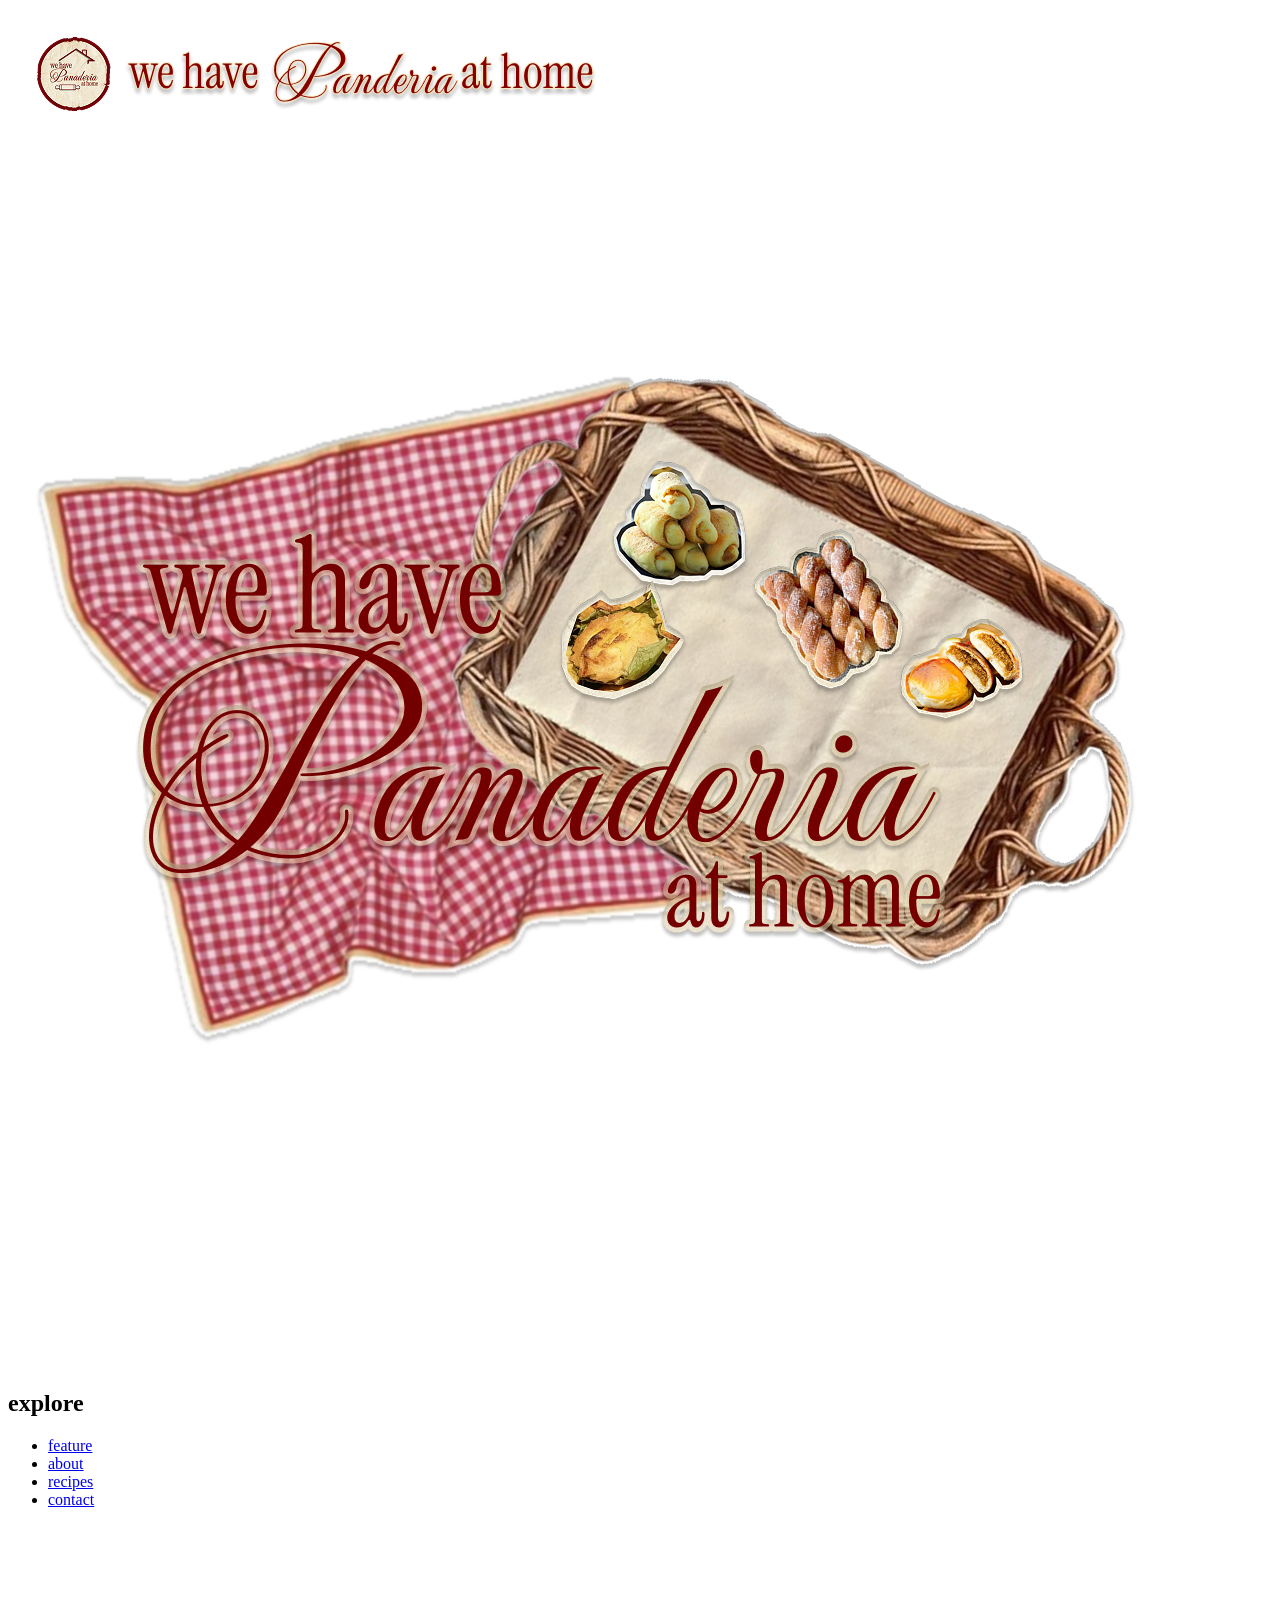
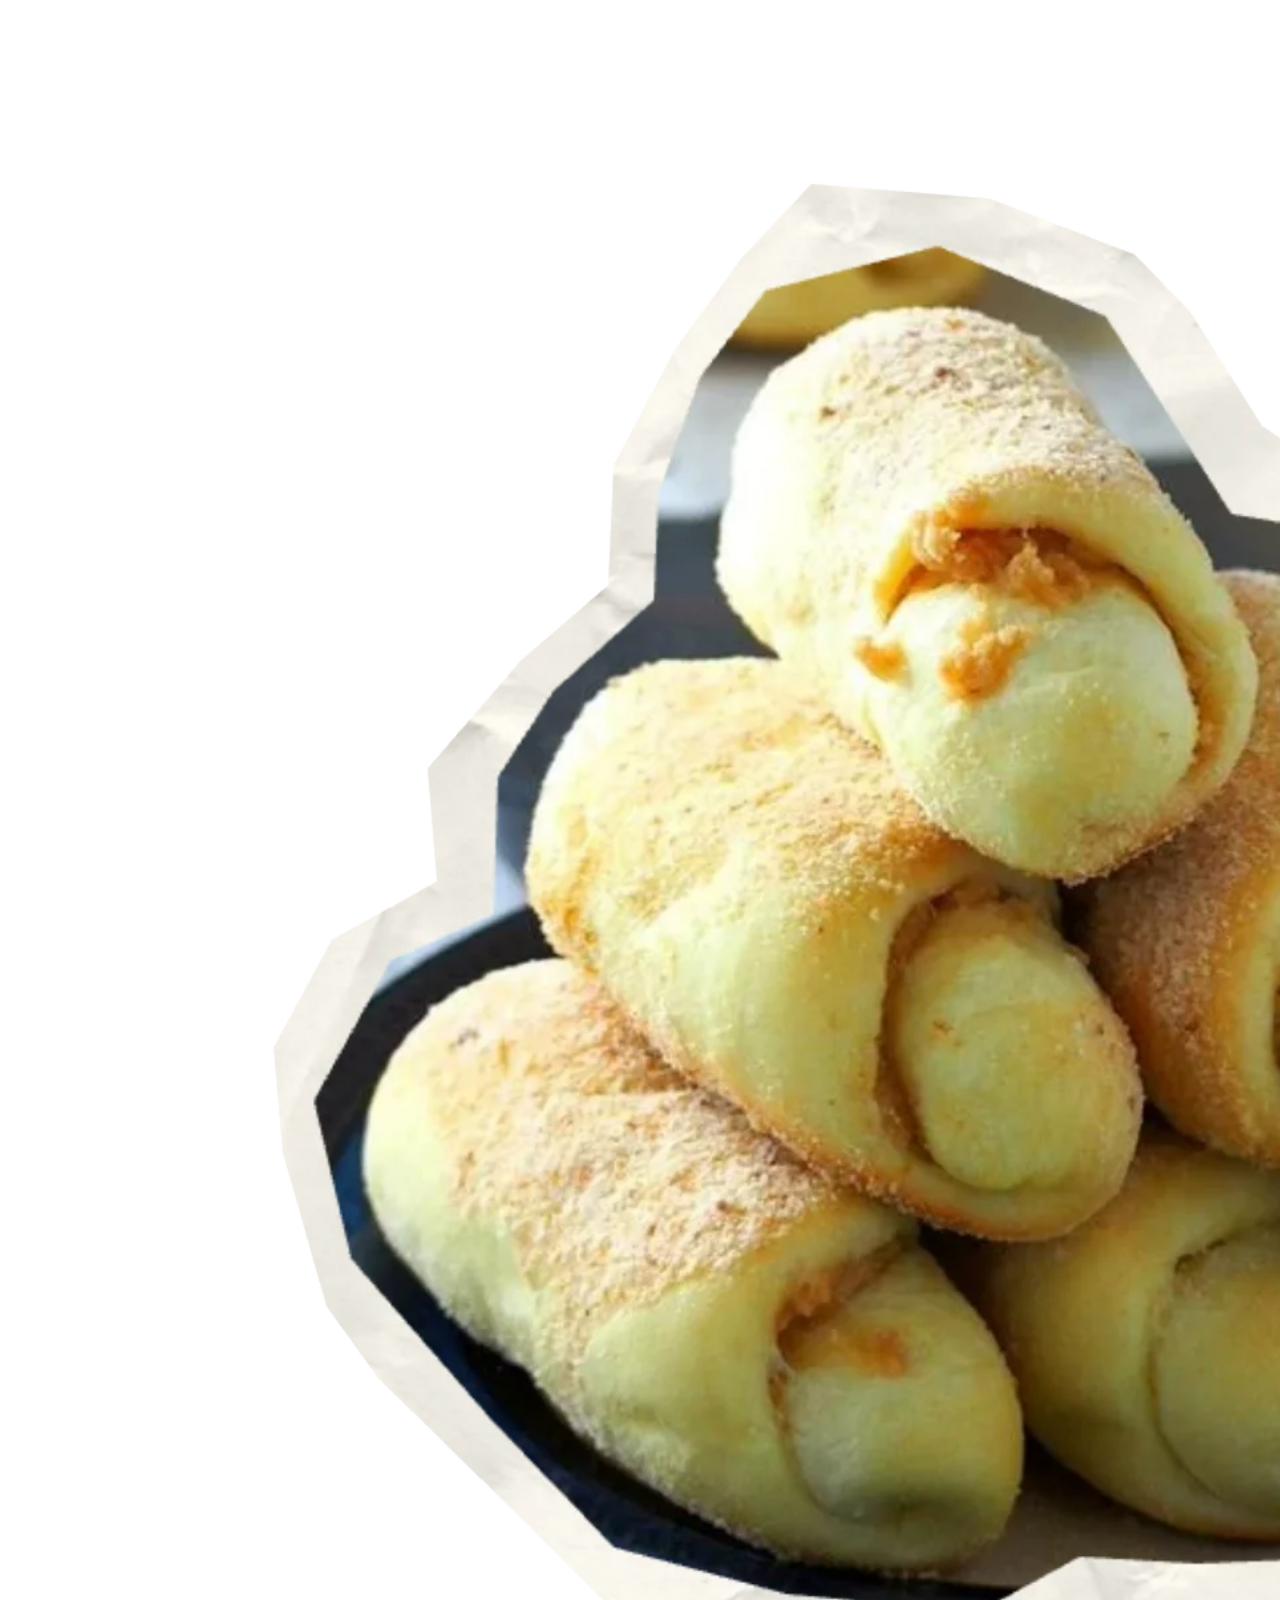
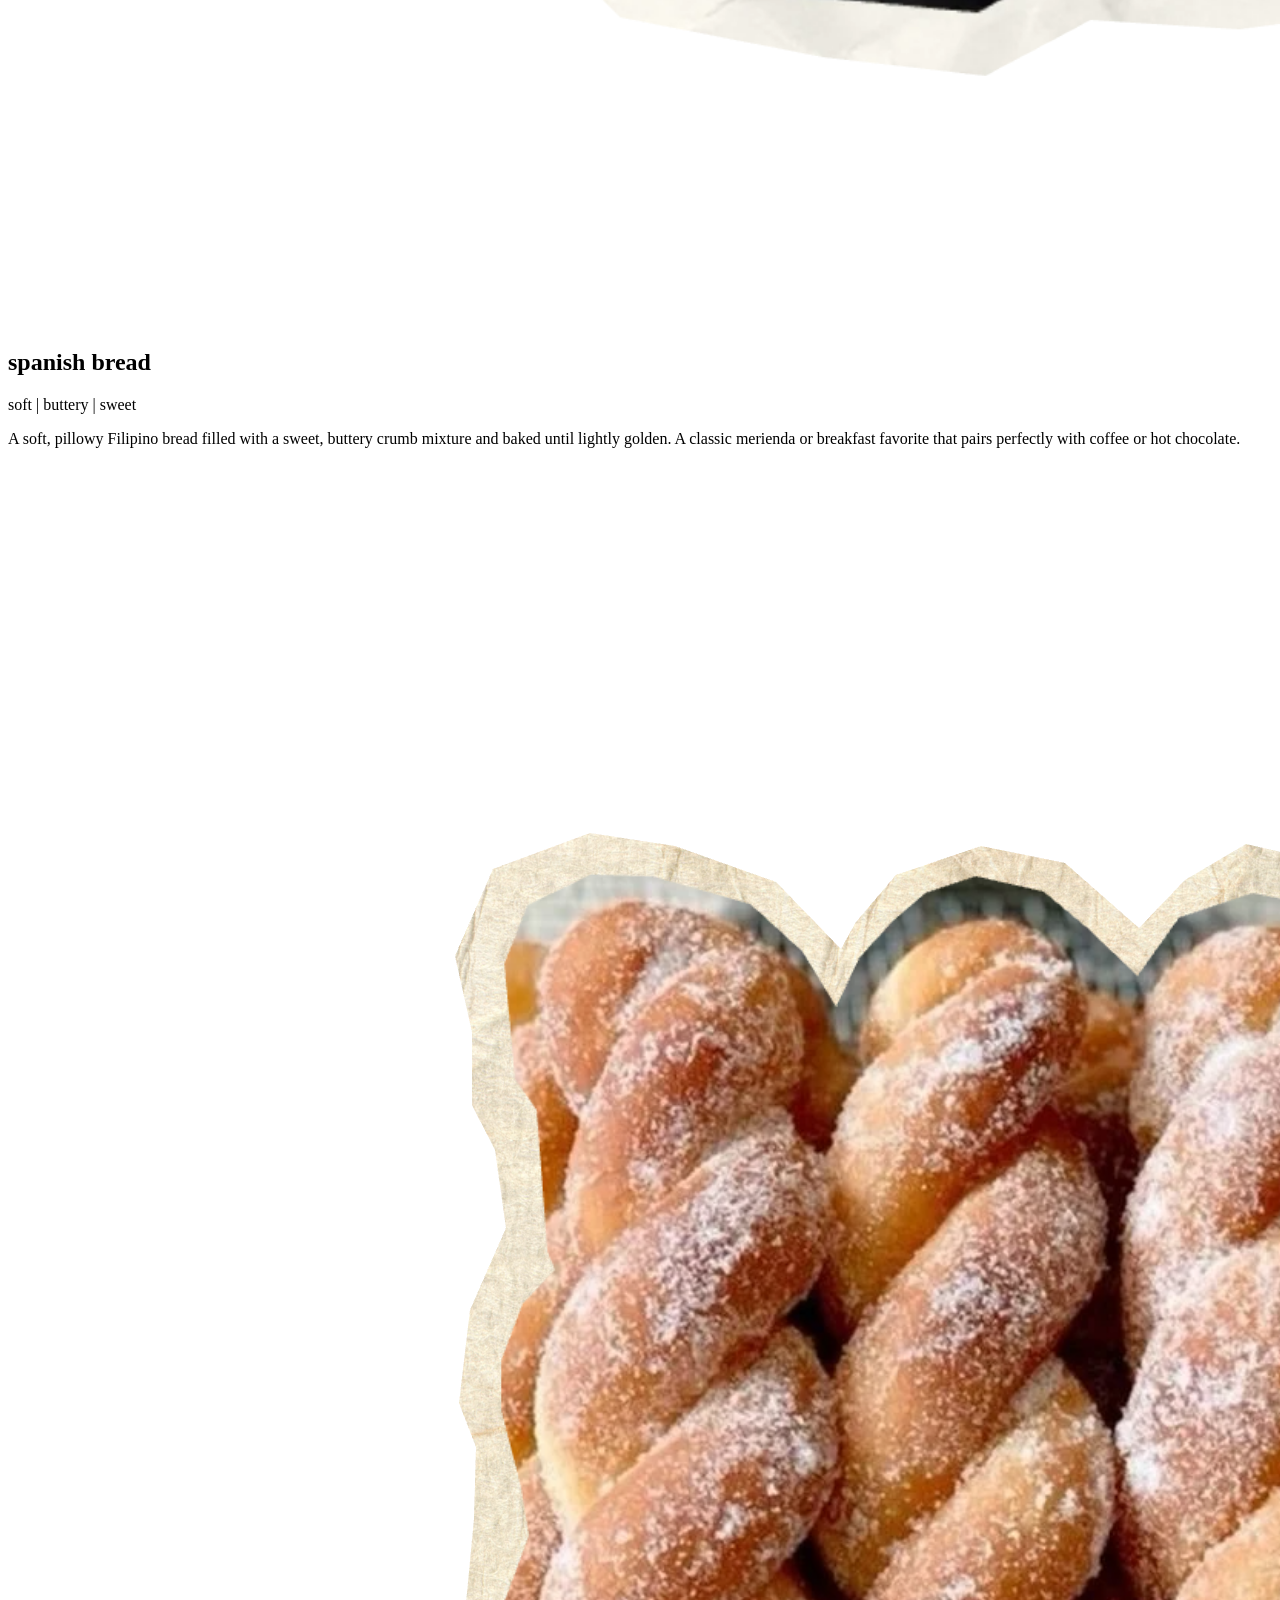
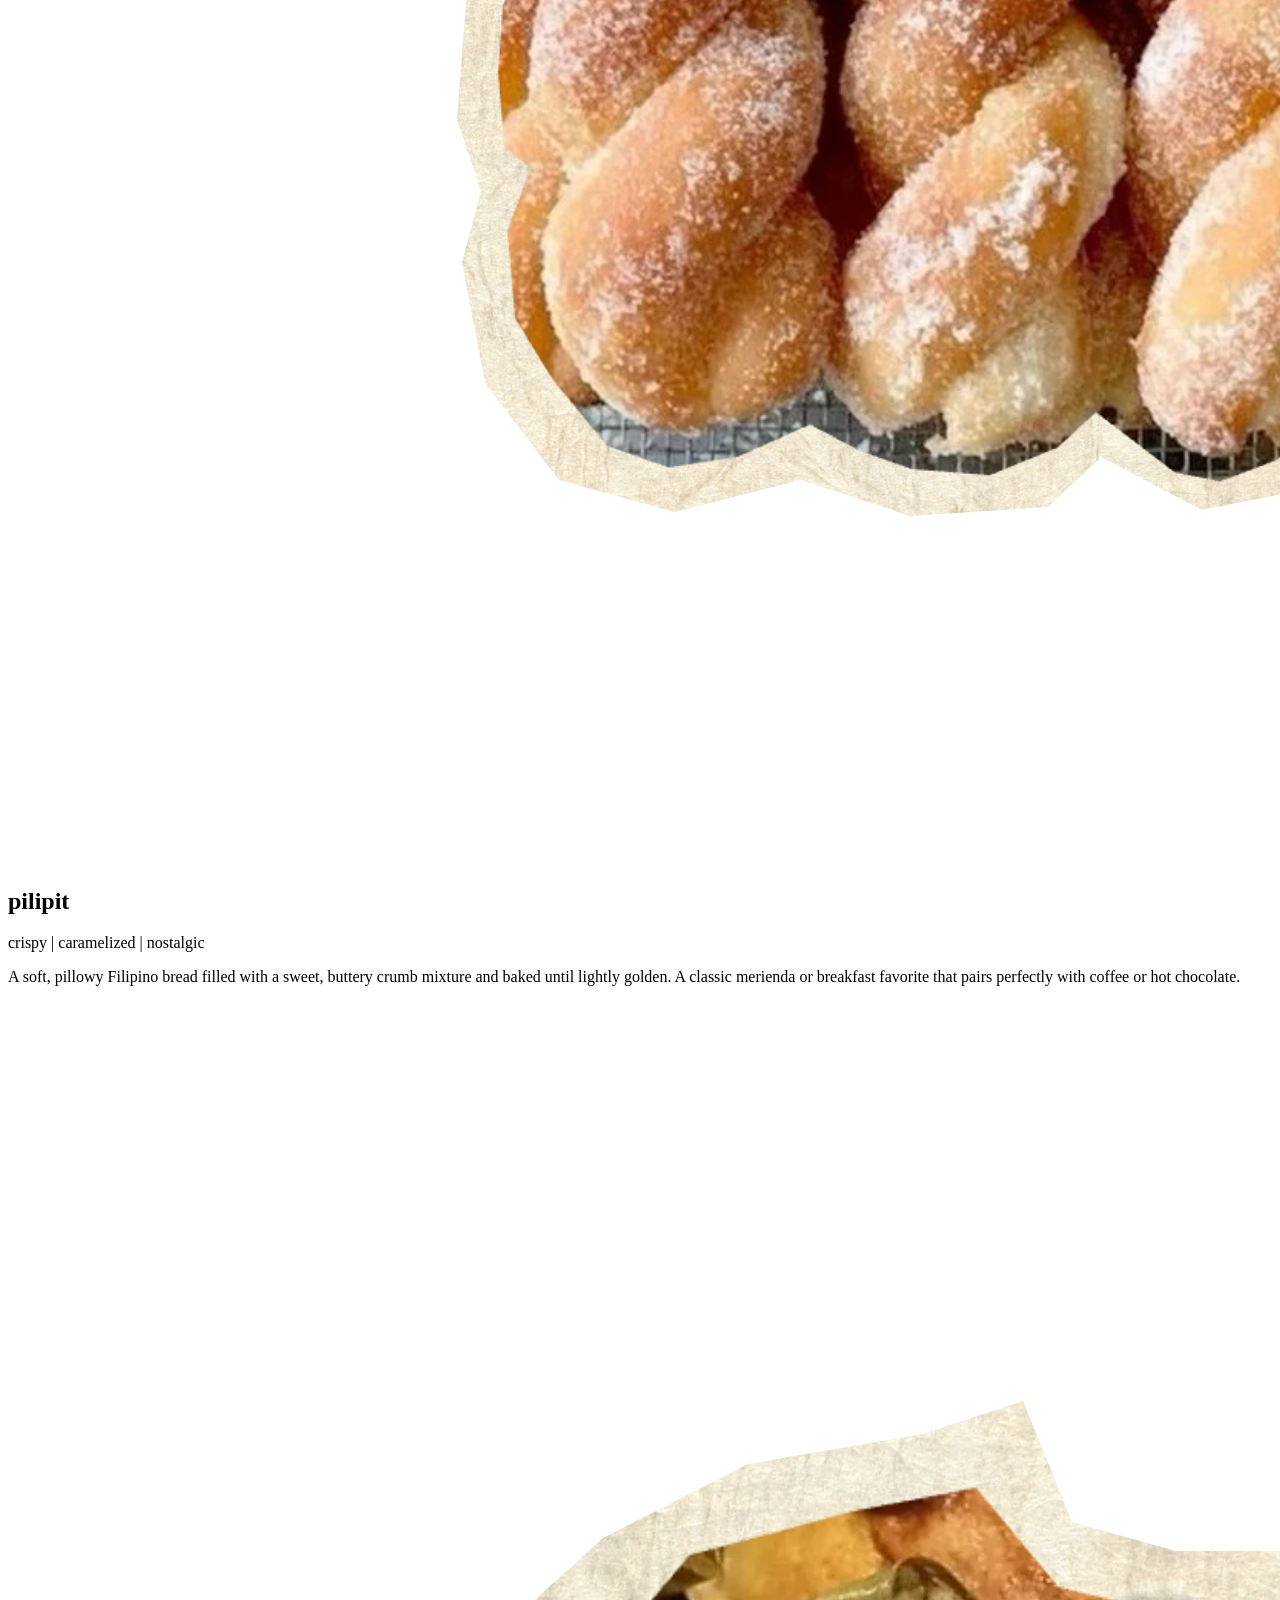
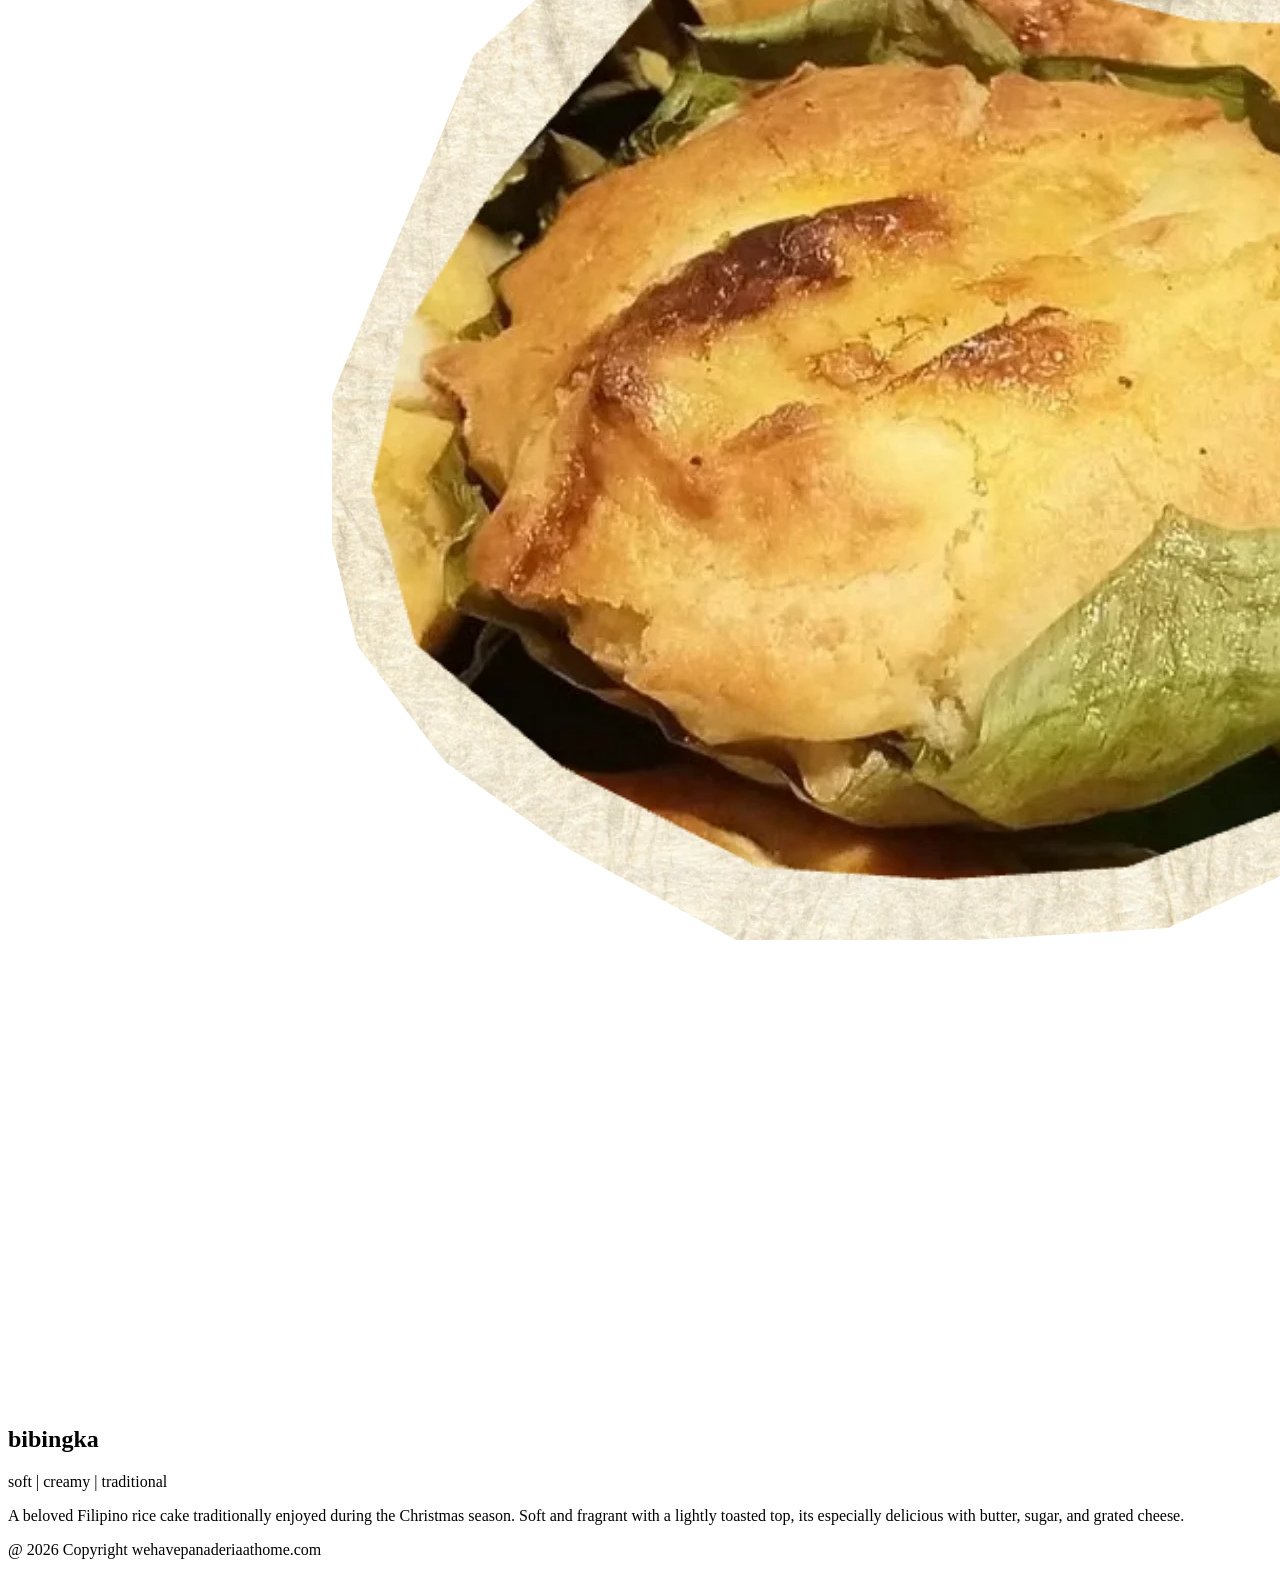
==== index.html @ a06a66e6 "Added recipes and contact" ====
<!DOCTYPE html>
<html lang="en">
<head>
    <meta charset="UTF-8">
    <meta name="viewport" content="width=device-width, initial-scale=1.0">
    <title>We have Panaderia at home</title>
    <link href="styles.css" rel="stylesheet" />
</head>
<body>
    <header>
        <a href="index.html"><img src="img/header.png" alt="Logo"></a>
    </header>

    <section>
        <a href="index.html"><img src="img/frontcover.png" alt="Logo"></a>
        <div class="button">
            <h2>explore</h2>
        </div>
    </section>

    <section id="feature">
        <nav>
            <ul>
                <li><a href="index.html">feature</a></li>
                <li><a href="about.html">about</a></li>
                <li><a href="recipes.html">recipes</a></li>
                <li><a href="contact.html">contact</a></li>
            </ul>
        </nav>

        <div class="feature spanish">
            <img src="img/spanish.png" alt="Spanish Bread">
            <h2>spanish bread</h2>
            <p>soft | buttery | sweet</p>
            <p>A soft, pillowy Filipino bread filled with a sweet, buttery crumb mixture and baked until lightly golden. A classic merienda or breakfast favorite that pairs perfectly with coffee or hot chocolate.</p>
        </div>

        <div class="feature pilipit">
            <img src="img/pilipit.png" alt="Pilipit">
            <h2>pilipit</h2>
            <p>crispy | caramelized | nostalgic</p>
            <p>A soft, pillowy Filipino bread filled with a sweet, buttery crumb mixture and baked until lightly golden. A classic merienda or breakfast favorite that pairs perfectly with coffee or hot chocolate.</p>
        </div>

        <div class="feature bibingka">
            <img src="img/bibingka.png" alt="Bibingka">
            <h2>bibingka</h2>
            <p>soft | creamy | traditional</p>
            <p>A beloved Filipino rice cake traditionally enjoyed during the Christmas season. Soft and fragrant with a lightly toasted top, its especially delicious with butter, sugar, and grated cheese.</p>
        </div>
    </section>

    <footer>
        <p>@ 2026 Copyright wehavepanaderiaathome.com</p>
    </footer>
</body>
</html>
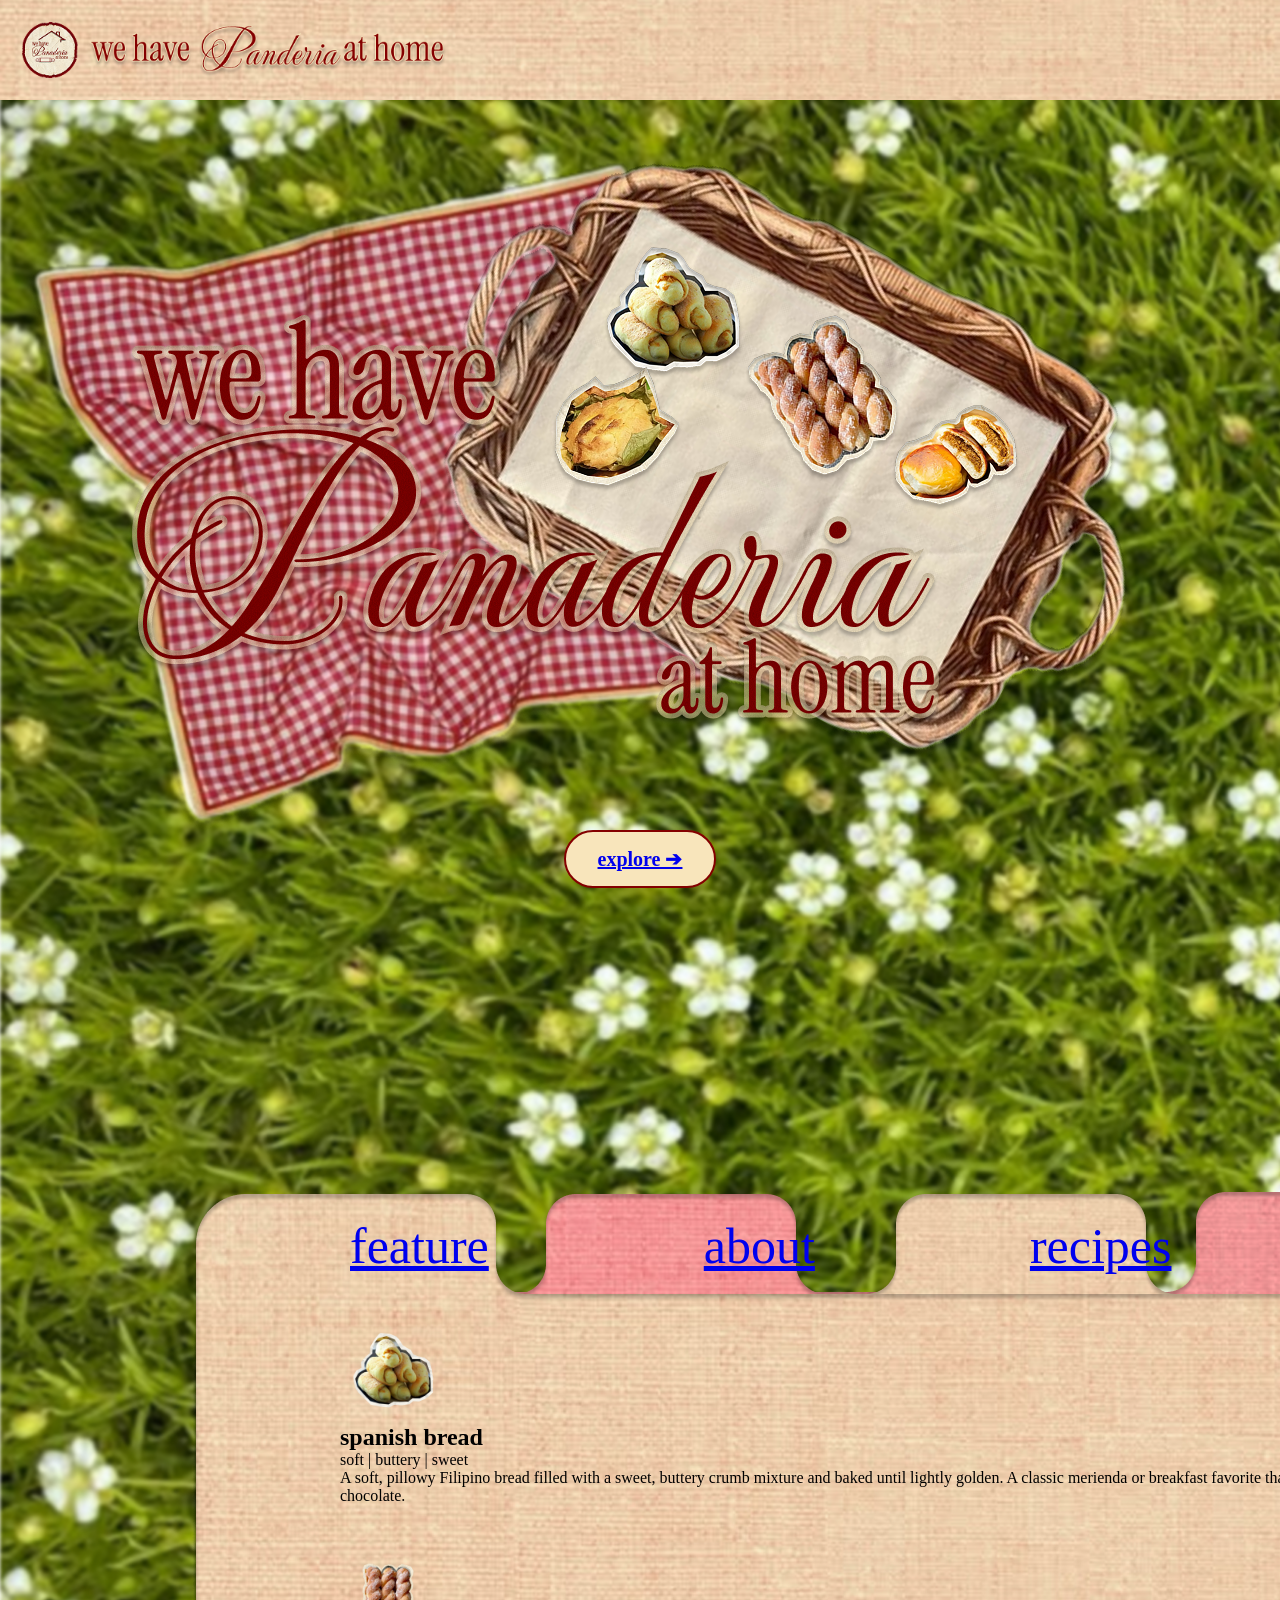
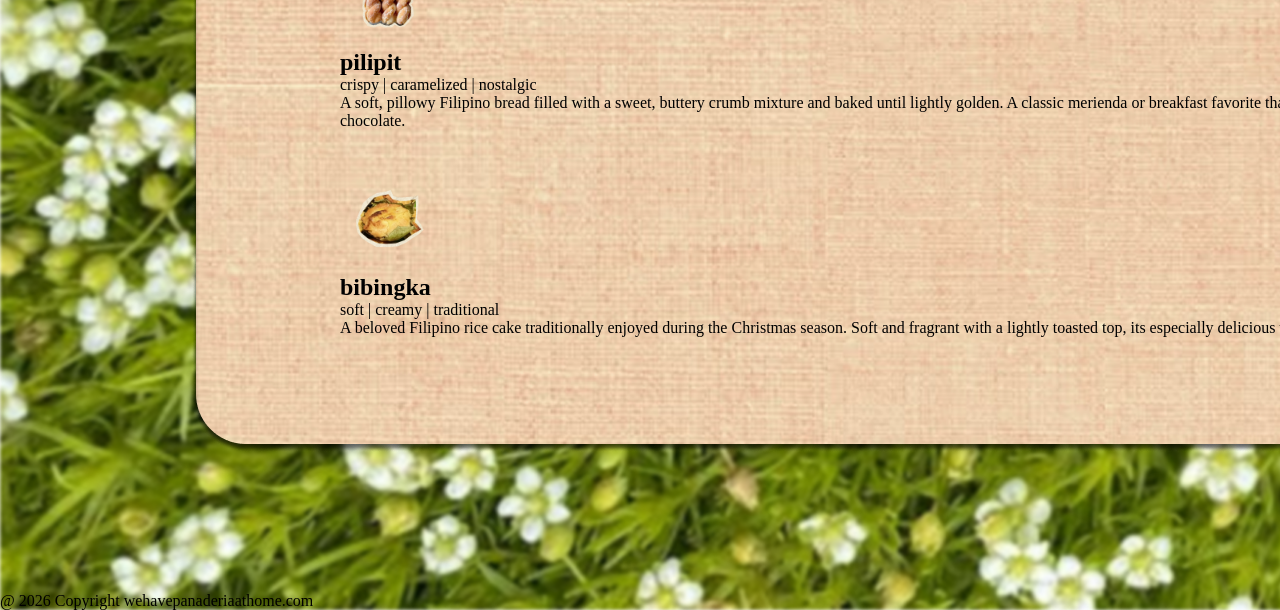
==== commit 18943b2e: "Started CSS" ====
--- a/index.html
+++ b/index.html
@@ -5,48 +5,53 @@
     <meta name="viewport" content="width=device-width, initial-scale=1.0">
     <title>We have Panaderia at home</title>
     <link href="styles.css" rel="stylesheet" />
+    <link href="forindex.css" rel="stylesheet" />
 </head>
 <body>
     <header>
         <a href="index.html"><img src="img/header.png" alt="Logo"></a>
     </header>
 
-    <section>
+    <section class="frontcover">
         <a href="index.html"><img src="img/frontcover.png" alt="Logo"></a>
-        <div class="button">
-            <h2>explore</h2>
-        </div>
+        <h2 class="button"><a href="#feature">explore ➔</a></h2>
     </section>
 
     <section id="feature">
-        <nav>
-            <ul>
-                <li><a href="index.html">feature</a></li>
-                <li><a href="about.html">about</a></li>
-                <li><a href="recipes.html">recipes</a></li>
-                <li><a href="contact.html">contact</a></li>
-            </ul>
-        </nav>
+        <div class="bottom-div">
+            <img src="img/nav.png" alt="Navigation Image" class="navfile">
+        </div>
+            
+        <div class="top-div">
+            <nav>
+                <ul>
+                    <li><a href="index.html">feature</a></li>
+                    <li><a href="about.html">about</a></li>
+                    <li><a href="recipes.html">recipes</a></li>
+                    <li><a href="contact.html">contact</a></li>
+                </ul>
+            </nav>
 
-        <div class="feature spanish">
-            <img src="img/spanish.png" alt="Spanish Bread">
-            <h2>spanish bread</h2>
-            <p>soft | buttery | sweet</p>
-            <p>A soft, pillowy Filipino bread filled with a sweet, buttery crumb mixture and baked until lightly golden. A classic merienda or breakfast favorite that pairs perfectly with coffee or hot chocolate.</p>
-        </div>
+            <div class="feature spanish">
+                <img src="img/spanish.png" alt="Spanish Bread">
+                <h2>spanish bread</h2>
+                <p>soft | buttery | sweet</p>
+                <p>A soft, pillowy Filipino bread filled with a sweet, buttery crumb mixture and baked until lightly golden. A classic merienda or breakfast favorite that pairs perfectly with coffee or hot chocolate.</p>
+            </div>
+    
+            <div class="feature pilipit">
+                <img src="img/pilipit.png" alt="Pilipit">
+                <h2>pilipit</h2>
+                <p>crispy | caramelized | nostalgic</p>
+                <p>A soft, pillowy Filipino bread filled with a sweet, buttery crumb mixture and baked until lightly golden. A classic merienda or breakfast favorite that pairs perfectly with coffee or hot chocolate.</p>
+            </div>
 
-        <div class="feature pilipit">
-            <img src="img/pilipit.png" alt="Pilipit">
-            <h2>pilipit</h2>
-            <p>crispy | caramelized | nostalgic</p>
-            <p>A soft, pillowy Filipino bread filled with a sweet, buttery crumb mixture and baked until lightly golden. A classic merienda or breakfast favorite that pairs perfectly with coffee or hot chocolate.</p>
-        </div>
-
-        <div class="feature bibingka">
-            <img src="img/bibingka.png" alt="Bibingka">
-            <h2>bibingka</h2>
-            <p>soft | creamy | traditional</p>
-            <p>A beloved Filipino rice cake traditionally enjoyed during the Christmas season. Soft and fragrant with a lightly toasted top, its especially delicious with butter, sugar, and grated cheese.</p>
+            <div class="feature bibingka">
+                <img src="img/bibingka.png" alt="Bibingka">
+                <h2>bibingka</h2>
+                <p>soft | creamy | traditional</p>
+                <p>A beloved Filipino rice cake traditionally enjoyed during the Christmas season. Soft and fragrant with a lightly toasted top, its especially delicious with butter, sugar, and grated cheese.</p>
+            </div>
         </div>
     </section>
 
--- a/styles.css
+++ b/styles.css
@@ -0,0 +1,57 @@
+* {
+    margin: 0;
+    padding: 0;
+    box-sizing: border-box;
+}
+
+html {
+    scroll-behavior: smooth;
+    background-image: url(img/background.png);
+    background-repeat: no-repeat;
+    background-size: cover;
+}
+
+html, body {
+    overflow-x: hidden;
+}
+
+header {
+    background-image: url(img/header-bg.png);
+    background-repeat: no-repeat;
+    background-size: cover;
+    height: 100px;
+    position: -webkit-sticky;
+    position: sticky;
+    top: 0;
+    z-index: 9999;
+}
+
+header img {
+    height: 100px;
+}
+
+.frontcover {
+    align-items: center;
+    display: flex;
+    flex-direction: column;
+}
+
+.frontcover img {
+    position: relative;
+    top: -170px;
+    margin-bottom: -500px;   
+}
+
+.button {
+    background-color: rgba(248, 229, 187, 1);
+    border: 2px solid #840000;
+    color: #840000;
+    padding: 15px 32px;
+    text-align: center;
+    text-decoration: none;
+    display: inline-block;
+    font-size: 20px;
+    margin: 4px 2px;
+    cursor: pointer;
+    border-radius: 30px;
+}
--- a/forindex.css
+++ b/forindex.css
@@ -0,0 +1,45 @@
+#feature {
+    position: relative;
+    margin-top: 300px;
+    align-items: center;
+    scroll-margin-top: 100px;
+    min-height: 1000px;
+}
+
+.top-div {
+    position: absolute;
+}
+
+.bottom-div {
+    position: absolute;
+    display: block;
+    margin: 0 15%;
+}
+
+
+nav {
+    font-size: 50px;
+    display: flex;
+    gap: 100px;
+}
+
+nav li {
+    display: inline-block;
+}
+
+nav ul {
+    display: flex;
+    gap: 215px;
+    padding: 5px 10px;
+    margin: 20px 340px;
+    list-style: none;
+}
+
+.feature {
+    display: inline-block;
+    margin: 20px 340px;
+}
+
+.feature img {
+    max-width: 100px;
+}
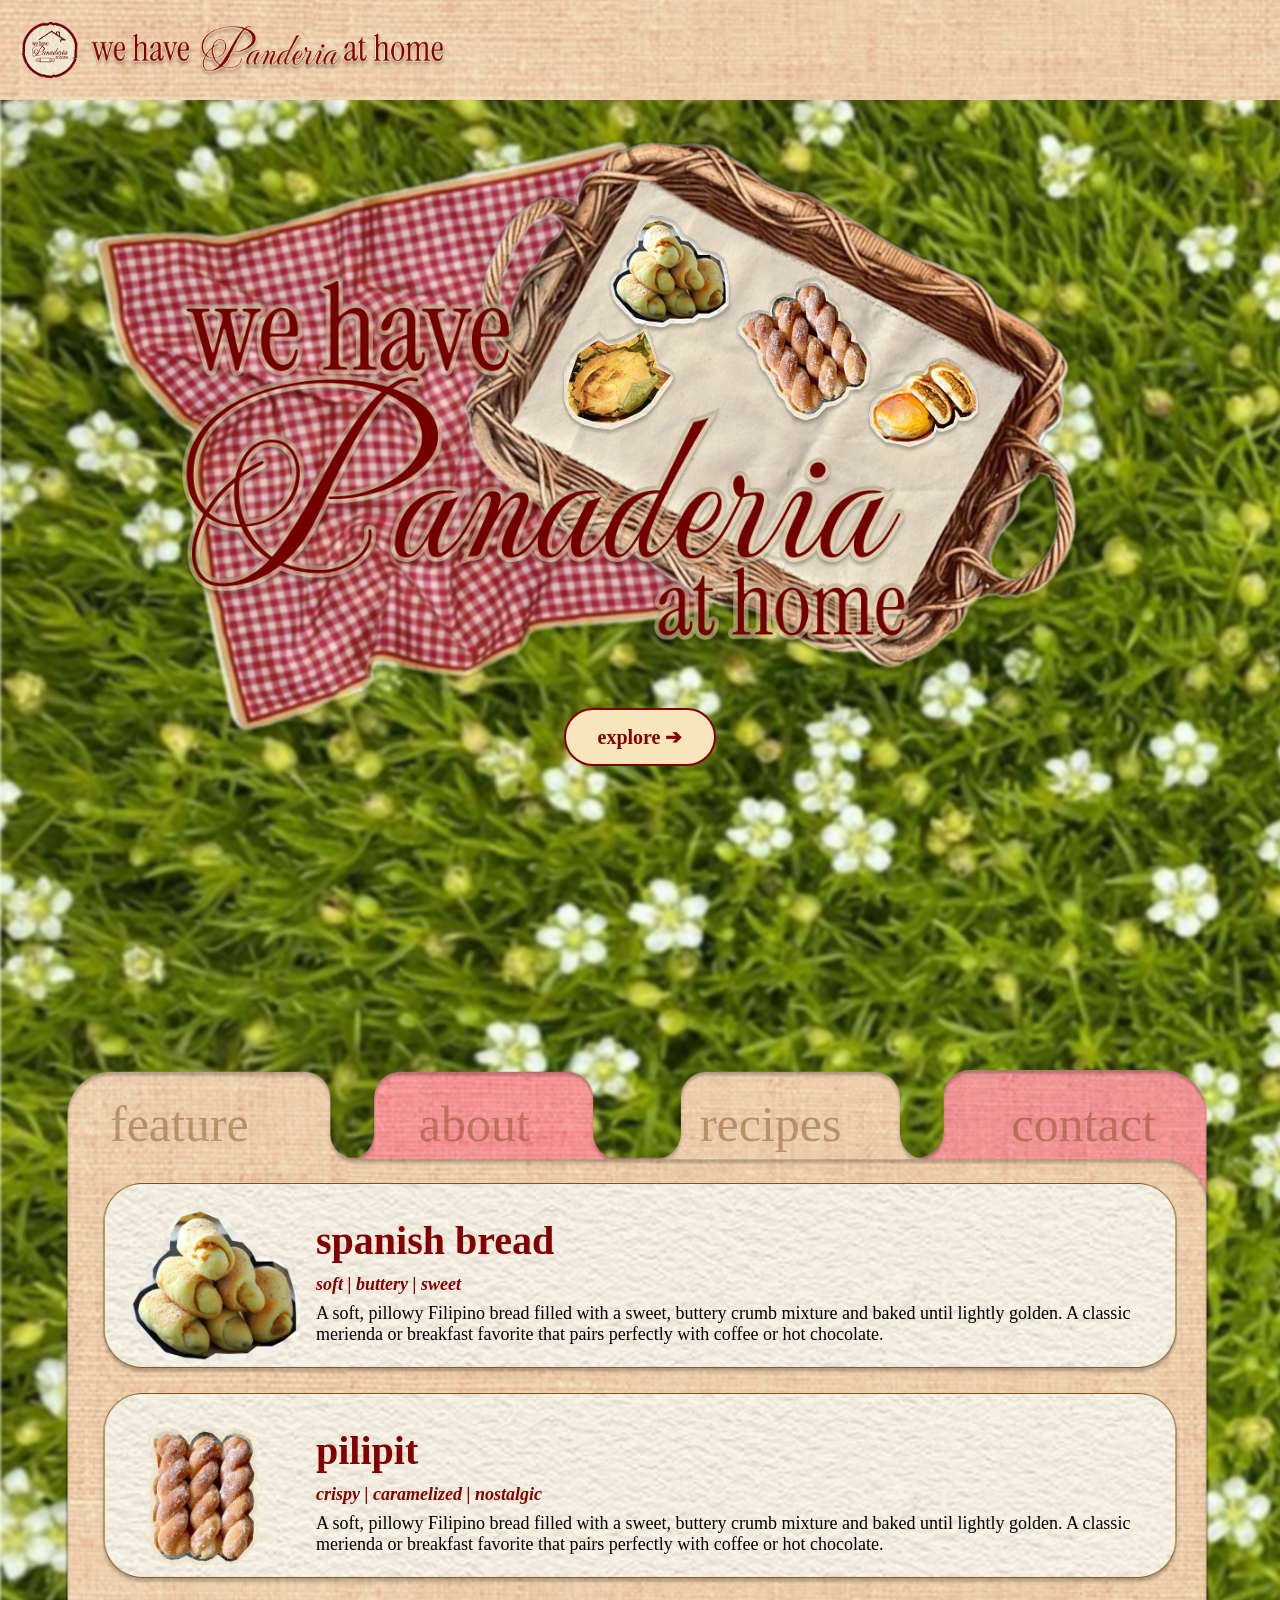
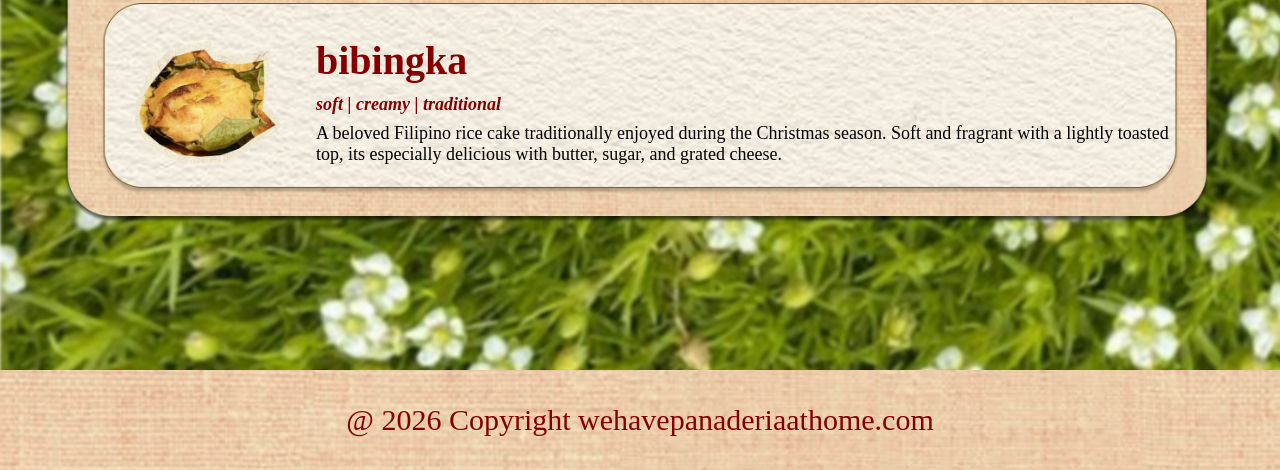
==== commit a40caed8: "Updated CSS of Home page" ====
--- a/index.html
+++ b/index.html
@@ -32,26 +32,38 @@
                 </ul>
             </nav>
 
-            <div class="feature spanish">
-                <img src="img/spanish.png" alt="Spanish Bread">
-                <h2>spanish bread</h2>
-                <p>soft | buttery | sweet</p>
-                <p>A soft, pillowy Filipino bread filled with a sweet, buttery crumb mixture and baked until lightly golden. A classic merienda or breakfast favorite that pairs perfectly with coffee or hot chocolate.</p>
-            </div>
-    
-            <div class="feature pilipit">
-                <img src="img/pilipit.png" alt="Pilipit">
-                <h2>pilipit</h2>
-                <p>crispy | caramelized | nostalgic</p>
-                <p>A soft, pillowy Filipino bread filled with a sweet, buttery crumb mixture and baked until lightly golden. A classic merienda or breakfast favorite that pairs perfectly with coffee or hot chocolate.</p>
-            </div>
+            <a href="spanish.html">
+                <div class="feature spanish">
+                    <img src="img/spanish.png" alt="Spanish Bread">
+                    <div class="pastry-info">
+                        <h2>spanish bread</h2>
+                        <p>soft | buttery | sweet</p>
+                        <p>A soft, pillowy Filipino bread filled with a sweet, buttery crumb mixture and baked until lightly golden. A classic merienda or breakfast favorite that pairs perfectly with coffee or hot chocolate.</p>
+                    </div>
+                </div>
+            </a>
+            
+            <a href="pilipit.html">
+                <div class="feature pilipit">
+                    <img src="img/pilipit.png" alt="Pilipit">
+                    <div class="pastry-info">
+                        <h2>pilipit</h2>
+                        <p>crispy | caramelized | nostalgic</p>
+                        <p>A soft, pillowy Filipino bread filled with a sweet, buttery crumb mixture and baked until lightly golden. A classic merienda or breakfast favorite that pairs perfectly with coffee or hot chocolate.</p>
+                    </div>
+                </div>
+            </a>
 
-            <div class="feature bibingka">
-                <img src="img/bibingka.png" alt="Bibingka">
-                <h2>bibingka</h2>
-                <p>soft | creamy | traditional</p>
-                <p>A beloved Filipino rice cake traditionally enjoyed during the Christmas season. Soft and fragrant with a lightly toasted top, its especially delicious with butter, sugar, and grated cheese.</p>
-            </div>
+            <a href="bibingka.html">
+                <div class="feature bibingka">
+                    <img src="img/bibingka.png" alt="Bibingka">
+                    <div class="pastry-info">
+                        <h2>bibingka</h2>
+                        <p>soft | creamy | traditional</p>
+                        <p>A beloved Filipino rice cake traditionally enjoyed during the Christmas season. Soft and fragrant with a lightly toasted top, its especially delicious with butter, sugar, and grated cheese.</p>
+                    </div>
+                </div>
+            </a>
         </div>
     </section>
 
--- a/styles.css
+++ b/styles.css
@@ -34,9 +34,11 @@
     align-items: center;
     display: flex;
     flex-direction: column;
+    text-align: center;
 }
 
 .frontcover img {
+    width: 90%;
     position: relative;
     top: -170px;
     margin-bottom: -500px;   
@@ -54,4 +56,26 @@
     margin: 4px 2px;
     cursor: pointer;
     border-radius: 30px;
+}
+
+.button a {
+    text-decoration: none;
+    color: #840000;
+}
+
+footer {
+    background-image: url(img/header-bg.png);
+    background-repeat: no-repeat;
+    background-size: cover;
+    height: 100px;
+    
+    display: flex;
+    align-items: center;
+    text-align: center;
+    justify-content: center;
+}
+
+footer p {
+    font-size: 30px;
+    color: #840000;
 }
--- a/forindex.css
+++ b/forindex.css
@@ -3,19 +3,24 @@
     margin-top: 300px;
     align-items: center;
     scroll-margin-top: 100px;
-    min-height: 1000px;
+    min-height: 900px;
 }
 
 .top-div {
     position: absolute;
+    display: inline-block;
 }
 
 .bottom-div {
     position: absolute;
     display: block;
-    margin: 0 15%;
+    margin: 0 5%;
+    margin-right: 10px;
 }
 
+.bottom-div img {
+    width: 95%;
+}
 
 nav {
     font-size: 50px;
@@ -29,17 +34,56 @@
 
 nav ul {
     display: flex;
-    gap: 215px;
+    gap: 170px;
     padding: 5px 10px;
-    margin: 20px 340px;
+    margin: 20px 100px;
     list-style: none;
 }
 
+nav a {
+    text-decoration: none;
+    color: rgba(102, 52, 0, 0.38);
+}
+
 .feature {
-    display: inline-block;
-    margin: 20px 340px;
+    display: flex;
+    align-items: center;
+    margin: 5px 100px;
+
+    background-image: url(img/feature-bg.png);
+    background-size: contain;
+    background-repeat: no-repeat;
+    width: 1100xpx;
+    height: 205px;
 }
 
 .feature img {
-    max-width: 100px;
-}+    max-width: 20%;
+}
+
+.pastry-info {
+    flex: 1;
+}
+
+.pastry-info h2 {
+    margin: 0 0 10px;
+    font-size: 40px;
+    color: #840000;
+}
+
+.pastry-info p:first-of-type {
+    color: #840000;
+    font-weight: bold;
+    font-style: italic;
+}
+
+.pastry-info p {
+    margin: 8px 0;
+    font-size: 18px;
+    color: #000;
+}
+
+#feature a {
+    text-decoration: none;
+    cursor: pointer;
+}
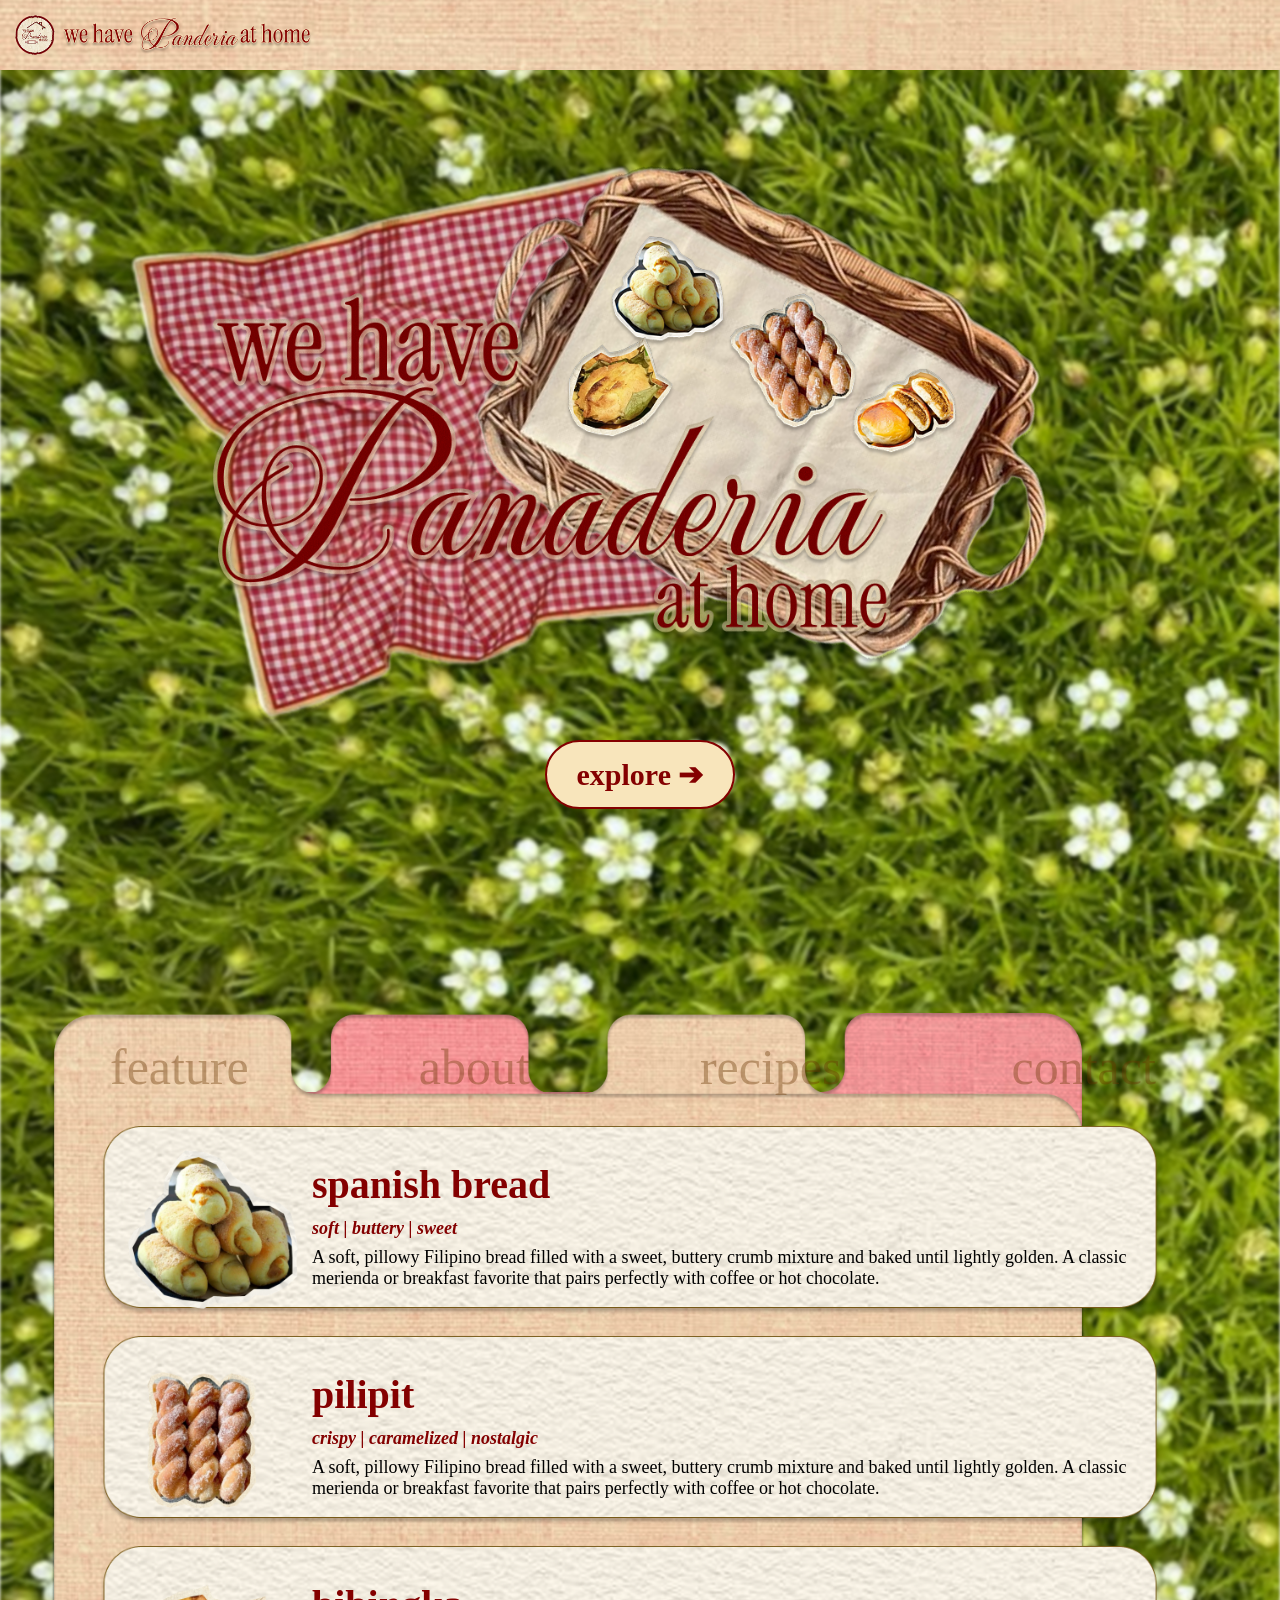
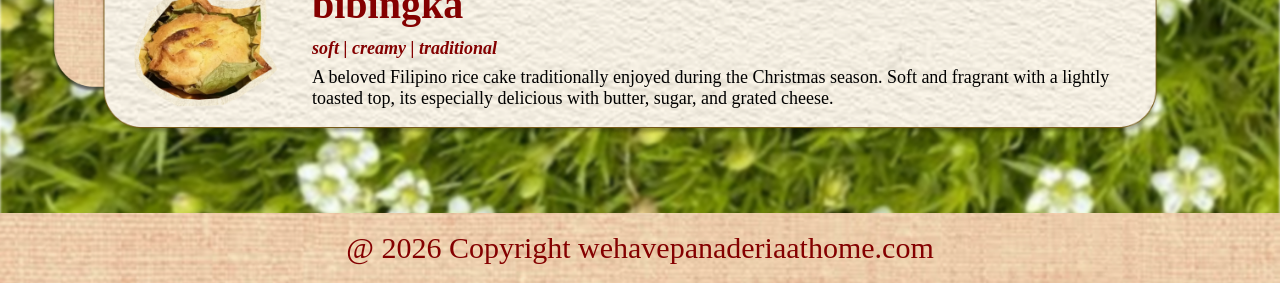
==== commit 494909c0: "Updated CSS" ====
--- a/index.html
+++ b/index.html
@@ -5,7 +5,7 @@
     <meta name="viewport" content="width=device-width, initial-scale=1.0">
     <title>We have Panaderia at home</title>
     <link href="styles.css" rel="stylesheet" />
-    <link href="forindex.css" rel="stylesheet" />
+    <link href="for-index.css" rel="stylesheet" />
 </head>
 <body>
     <header>
@@ -14,7 +14,7 @@
 
     <section class="frontcover">
         <a href="index.html"><img src="img/frontcover.png" alt="Logo"></a>
-        <h2 class="button"><a href="#feature">explore ➔</a></h2>
+        <h2 class="button"><a href="#feature-page">explore ➔</a></h2>
     </section>
 
     <section id="feature">
@@ -22,7 +22,7 @@
             <img src="img/nav.png" alt="Navigation Image" class="navfile">
         </div>
             
-        <div class="top-div">
+        <div class="top-div" id="feature-page">
             <nav>
                 <ul>
                     <li><a href="index.html">feature</a></li>
--- a/styles.css
+++ b/styles.css
@@ -6,28 +6,26 @@
 
 html {
     scroll-behavior: smooth;
+    scroll-padding-top: 100px;
     background-image: url(img/background.png);
     background-repeat: no-repeat;
     background-size: cover;
 }
 
-html, body {
-    overflow-x: hidden;
-}
-
 header {
+    z-index: 9999;
     background-image: url(img/header-bg.png);
     background-repeat: no-repeat;
     background-size: cover;
-    height: 100px;
+    width: 100%;
+    height: 70px;
     position: -webkit-sticky;
     position: sticky;
-    top: 0;
-    z-index: 9999;
+    top: 0px;
 }
 
 header img {
-    height: 100px;
+    height: 70px;
 }
 
 .frontcover {
@@ -38,36 +36,38 @@
 }
 
 .frontcover img {
-    width: 90%;
+    width: 84%;
     position: relative;
-    top: -170px;
-    margin-bottom: -500px;   
+    top: -100px;
+    margin-bottom: -200px;   
 }
 
 .button {
     background-color: rgba(248, 229, 187, 1);
     border: 2px solid #840000;
     color: #840000;
-    padding: 15px 32px;
+    padding: 15px 30px;
     text-align: center;
     text-decoration: none;
     display: inline-block;
     font-size: 20px;
-    margin: 4px 2px;
+    margin: -160px 2px 4px;
     cursor: pointer;
-    border-radius: 30px;
+    border-radius: 60px;
+    z-index: 1000;
 }
 
 .button a {
     text-decoration: none;
     color: #840000;
+    font-size: 30px;
 }
 
 footer {
     background-image: url(img/header-bg.png);
     background-repeat: no-repeat;
     background-size: cover;
-    height: 100px;
+    height: 70px;
     
     display: flex;
     align-items: center;
--- a/for-index.css
+++ b/for-index.css
@@ -0,0 +1,91 @@
+#feature {
+    position: relative;
+    margin-top: 200px;
+
+    align-items: center;
+    min-height: 800px;
+}
+
+.top-div {
+    position: absolute;
+    display: inline-block;
+}
+
+.bottom-div {
+    position: absolute;
+    display: block;
+    margin: 0 4%;
+    margin-right: 10px;
+    width: 85%;
+}
+
+.bottom-div img {
+    width: 95%;
+}
+
+nav {
+    font-size: 50px;
+    display: flex;
+    gap: 100px;
+}
+
+nav li {
+    display: inline-block;
+}
+
+nav ul {
+    display: flex;
+    gap: 170px;
+    padding: 5px 10px;
+    margin: 20px 100px;
+    list-style: none;
+}
+
+nav a {
+    text-decoration: none;
+    color: rgba(102, 52, 0, 0.38);
+}
+
+.feature {
+    display: flex;
+    align-items: center;
+    margin: 5px 100px;
+
+    background-image: url(img/feature-bg.png);
+    background-size: contain;
+    background-repeat: no-repeat;
+    
+    width: 1060px;
+    height: 205px;
+}
+
+.feature img {
+    max-width: 20%;
+}
+
+.pastry-info {
+    flex: 1;
+}
+
+.pastry-info h2 {
+    margin: 0 0 10px;
+    font-size: 40px;
+    color: #840000;
+}
+
+.pastry-info p:first-of-type {
+    color: #840000;
+    font-weight: bold;
+    font-style: italic;
+}
+
+.pastry-info p {
+    margin: 8px 0;
+    font-size: 18px;
+    color: #000;
+}
+
+#feature a {
+    text-decoration: none;
+    cursor: pointer;
+}
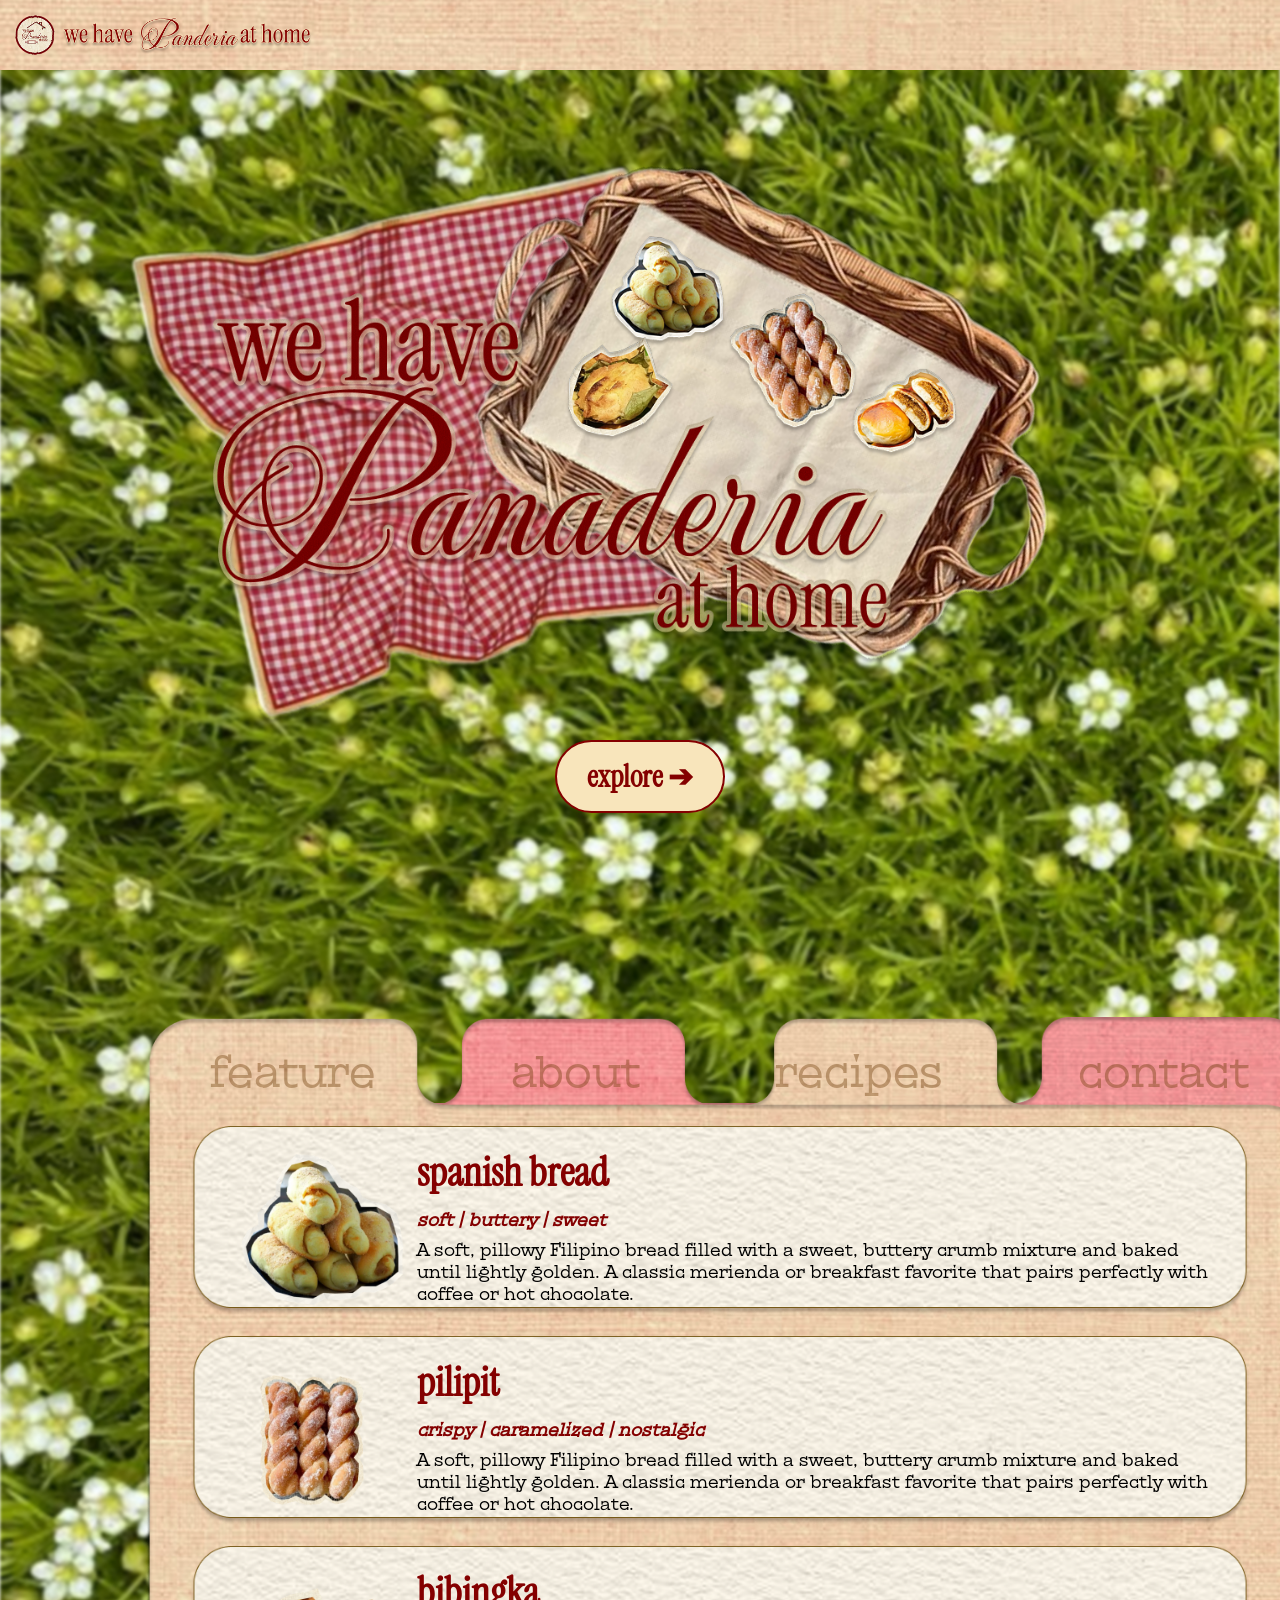
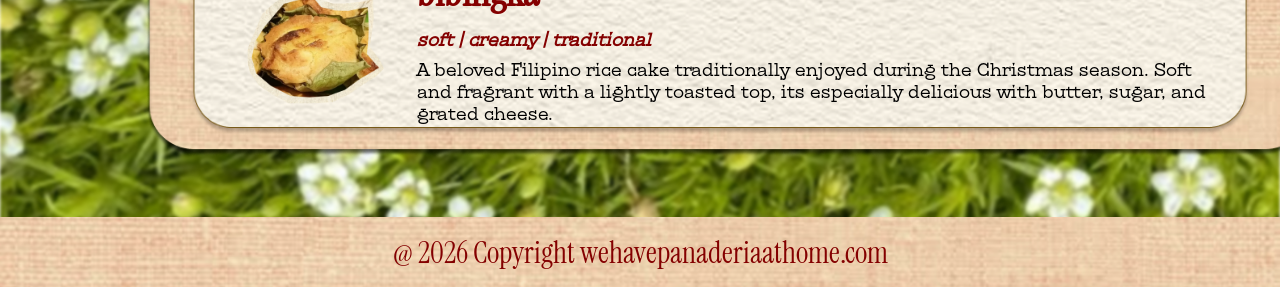
==== commit 391f744f: "Updated Desktop" ====
--- a/index.html
+++ b/index.html
@@ -18,9 +18,7 @@
     </section>
 
     <section id="feature">
-        <div class="bottom-div">
-            <img src="img/nav.png" alt="Navigation Image" class="navfile">
-        </div>
+        
             
         <div class="top-div" id="feature-page">
             <nav>
--- a/styles.css
+++ b/styles.css
@@ -10,6 +10,16 @@
     background-image: url(img/background.png);
     background-repeat: no-repeat;
     background-size: cover;
+}
+
+@font-face {
+    font-family: fontText;
+    src: url(fonts/KyivTypeSerif-Regular.woff);
+}
+
+@font-face {
+    font-family: fontTitle;
+    src: url(fonts/instrumentserif-regular.woff);
 }
 
 header {
@@ -55,6 +65,7 @@
     cursor: pointer;
     border-radius: 60px;
     z-index: 1000;
+    font-family: fontTitle;
 }
 
 .button a {
@@ -63,12 +74,21 @@
     font-size: 30px;
 }
 
+.button:hover {
+    background-color: #840000;
+    border: 2px solid rgba(248, 229, 187, 1);
+}
+
+.button a:hover {
+    color: rgba(248, 229, 187, 1);
+}
+
 footer {
     background-image: url(img/header-bg.png);
     background-repeat: no-repeat;
     background-size: cover;
     height: 70px;
-    
+    font-family: fontTitle;
     display: flex;
     align-items: center;
     text-align: center;
--- a/for-index.css
+++ b/for-index.css
@@ -1,3 +1,13 @@
+@font-face {
+    font-family: fontText;
+    src: url(fonts/KyivTypeSerif-Regular.woff);
+}
+
+@font-face {
+    font-family: fontTitle;
+    src: url(fonts/instrumentserif-regular.woff);
+}
+
 #feature {
     position: relative;
     margin-top: 200px;
@@ -6,25 +16,21 @@
     min-height: 800px;
 }
 
+#feature-page {
+    background-image: url(img/nav.png);
+    background-repeat: no-repeat;
+    background-position: center;
+    background-size: 80% 100%;
+}
+
 .top-div {
     position: absolute;
     display: inline-block;
-}
-
-.bottom-div {
-    position: absolute;
-    display: block;
-    margin: 0 4%;
-    margin-right: 10px;
-    width: 85%;
-}
-
-.bottom-div img {
-    width: 95%;
+    font-family: fontText;
 }
 
 nav {
-    font-size: 50px;
+    font-size: 45px;
     display: flex;
     gap: 100px;
 }
@@ -35,28 +41,39 @@
 
 nav ul {
     display: flex;
-    gap: 170px;
+    gap: 135px;
     padding: 5px 10px;
-    margin: 20px 100px;
+    margin: 20px 200px;
     list-style: none;
 }
 
 nav a {
     text-decoration: none;
     color: rgba(102, 52, 0, 0.38);
+    border-bottom: 2px solid transparent;
+    padding-bottom: 5px;
+}
+
+nav a:hover {
+    color: rgba(29, 15, 0, 0.38);
+    border-bottom: 2px solid rgba(29, 15, 0, 0.38);
 }
 
 .feature {
     display: flex;
     align-items: center;
-    margin: 5px 100px;
+    margin: 5px 190px;
+    padding: 15px 25px;
 
     background-image: url(img/feature-bg.png);
     background-size: contain;
     background-repeat: no-repeat;
-    
     width: 1060px;
     height: 205px;
+}
+
+.feature:hover {
+    background-image: url(img/feature-bg-hover.png);
 }
 
 .feature img {
@@ -71,6 +88,7 @@
     margin: 0 0 10px;
     font-size: 40px;
     color: #840000;
+    font-family: fontTitle;
 }
 
 .pastry-info p:first-of-type {
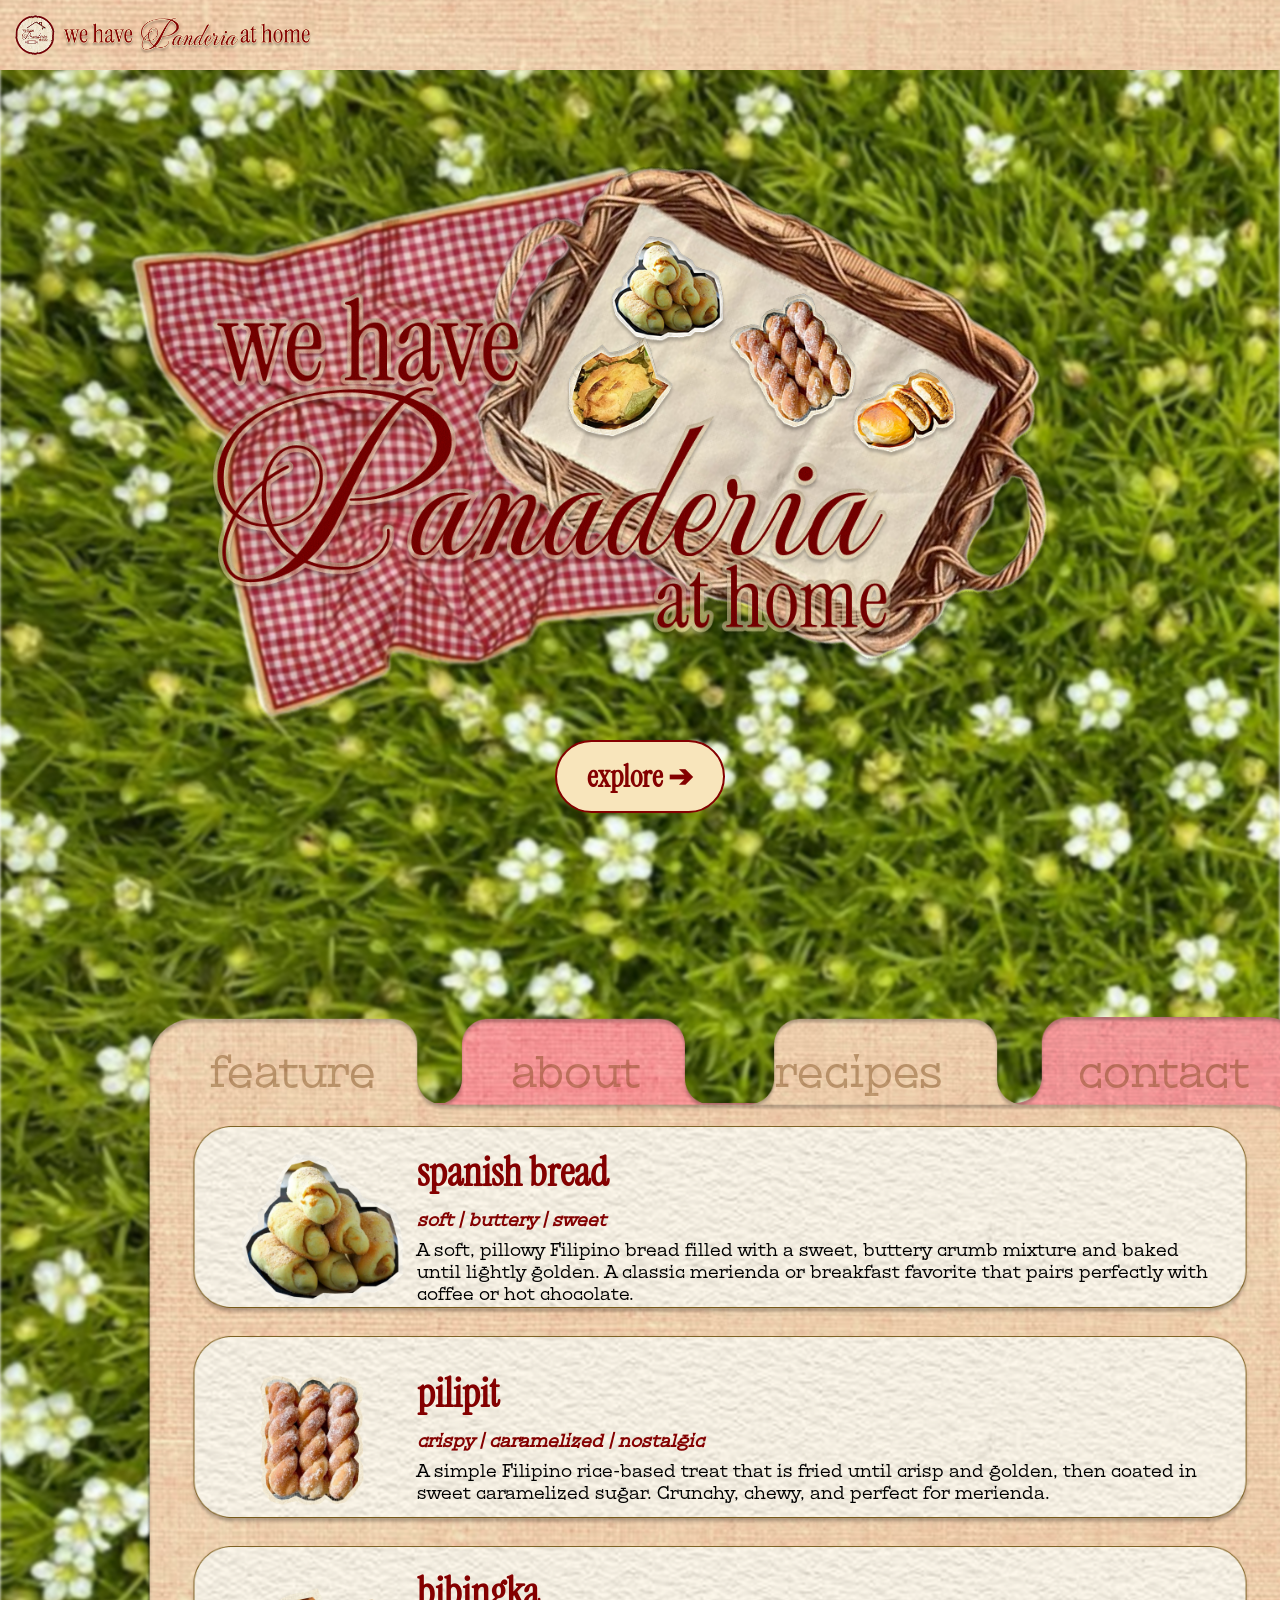
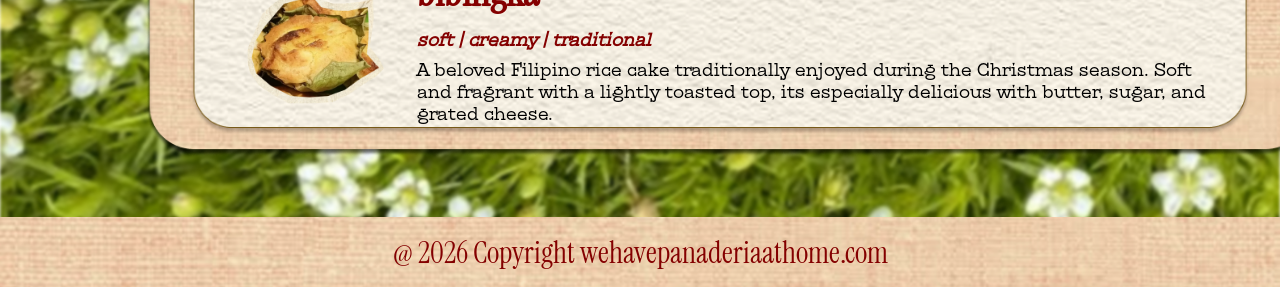
==== commit 84d375b9: "Updated Mobile Viewport" ====
--- a/index.html
+++ b/index.html
@@ -47,7 +47,7 @@
                     <div class="pastry-info">
                         <h2>pilipit</h2>
                         <p>crispy | caramelized | nostalgic</p>
-                        <p>A soft, pillowy Filipino bread filled with a sweet, buttery crumb mixture and baked until lightly golden. A classic merienda or breakfast favorite that pairs perfectly with coffee or hot chocolate.</p>
+                        <p>A simple Filipino rice-based treat that is fried until crisp and golden, then coated in sweet caramelized sugar. Crunchy, chewy, and perfect for merienda.</p>
                     </div>
                 </div>
             </a>
--- a/styles.css
+++ b/styles.css
@@ -7,6 +7,9 @@
 html {
     scroll-behavior: smooth;
     scroll-padding-top: 100px;
+}
+
+body {
     background-image: url(img/background.png);
     background-repeat: no-repeat;
     background-size: cover;
@@ -98,4 +101,55 @@
 footer p {
     font-size: 30px;
     color: #840000;
+}
+
+/** FOR MOBILE **/
+@media screen and (max-width: 767px) {
+    * {
+        margin: 0;
+        padding: 0;
+        box-sizing: border-box;
+    }
+
+    body {
+        background-image: url("img/mobile-bg.png");
+        background-size: cover;
+        background-position: center;
+        background-repeat: no-repeat;
+    }
+
+    header {
+        width: 100%;
+        height: auto;
+        overflow: hidden;
+    }
+
+    header img {
+        width: 100%;
+        height: auto;
+        display: block;
+    }
+
+    .frontcover img {
+        width: 100%;
+        height: auto;
+        margin-top: 200px;
+        margin-left: 20px;
+        display: block;
+    }
+
+    .button {
+        width: 33%;
+        text-align: center;
+        margin: 20px auto;
+        margin-bottom: 50px;
+    }
+
+    .button a {
+        font-size: 18px;
+    }
+
+    footer p {
+        font-size: 20px;
+    }
 }
--- a/for-index.css
+++ b/for-index.css
@@ -107,3 +107,77 @@
     text-decoration: none;
     cursor: pointer;
 }
+
+/** FOR MOBILE **/
+@media screen and (max-width: 767px) {
+
+    #feature-page {
+        background-image: url(img/nav-mobile.png);
+        background-size: 90% 100%;
+        margin: 100px 0;
+        padding: 0;
+        width: 100%;
+    }
+
+    nav {
+        position: absolute;
+        top: 0;
+        right: 0;
+        width: 35px;
+        height: 100%;
+        z-index: 100;
+        margin: 0 30px;
+    }
+
+    nav ul {
+        position: relative;
+        z-index: 100;
+        display: flex;
+        flex-direction: column;
+        gap: 0;
+        margin: 0;
+        width: 35px;
+        height: 100%;
+    }
+
+    nav li {
+        flex: 1;
+        display: flex;
+        justify-content: center;
+        align-items: center;
+        writing-mode: vertical-rl;
+        transform: rotate(180deg);
+    }
+
+    nav a {
+        color: rgba(102, 52, 0, 0.38);
+        font-size: 18px;
+        padding: 8px 4px;
+        border: none;
+    }
+
+    .feature {
+        margin: 5px 30px;
+        padding: 0px 0px;
+        background-image: url(img/feature-bg-mobile.png);
+        width: 300px;
+        height: 200px;
+    }
+
+    .feature.spanish {
+        margin-top: 25px;
+    }
+
+    .feature img {
+        max-width: 150px;
+    }
+
+    .pastry-info h2 {
+        font-size: 25px;
+    }
+
+    .pastry-info p {
+        font-size: 10px;
+        max-width: 200px;
+    }
+}
